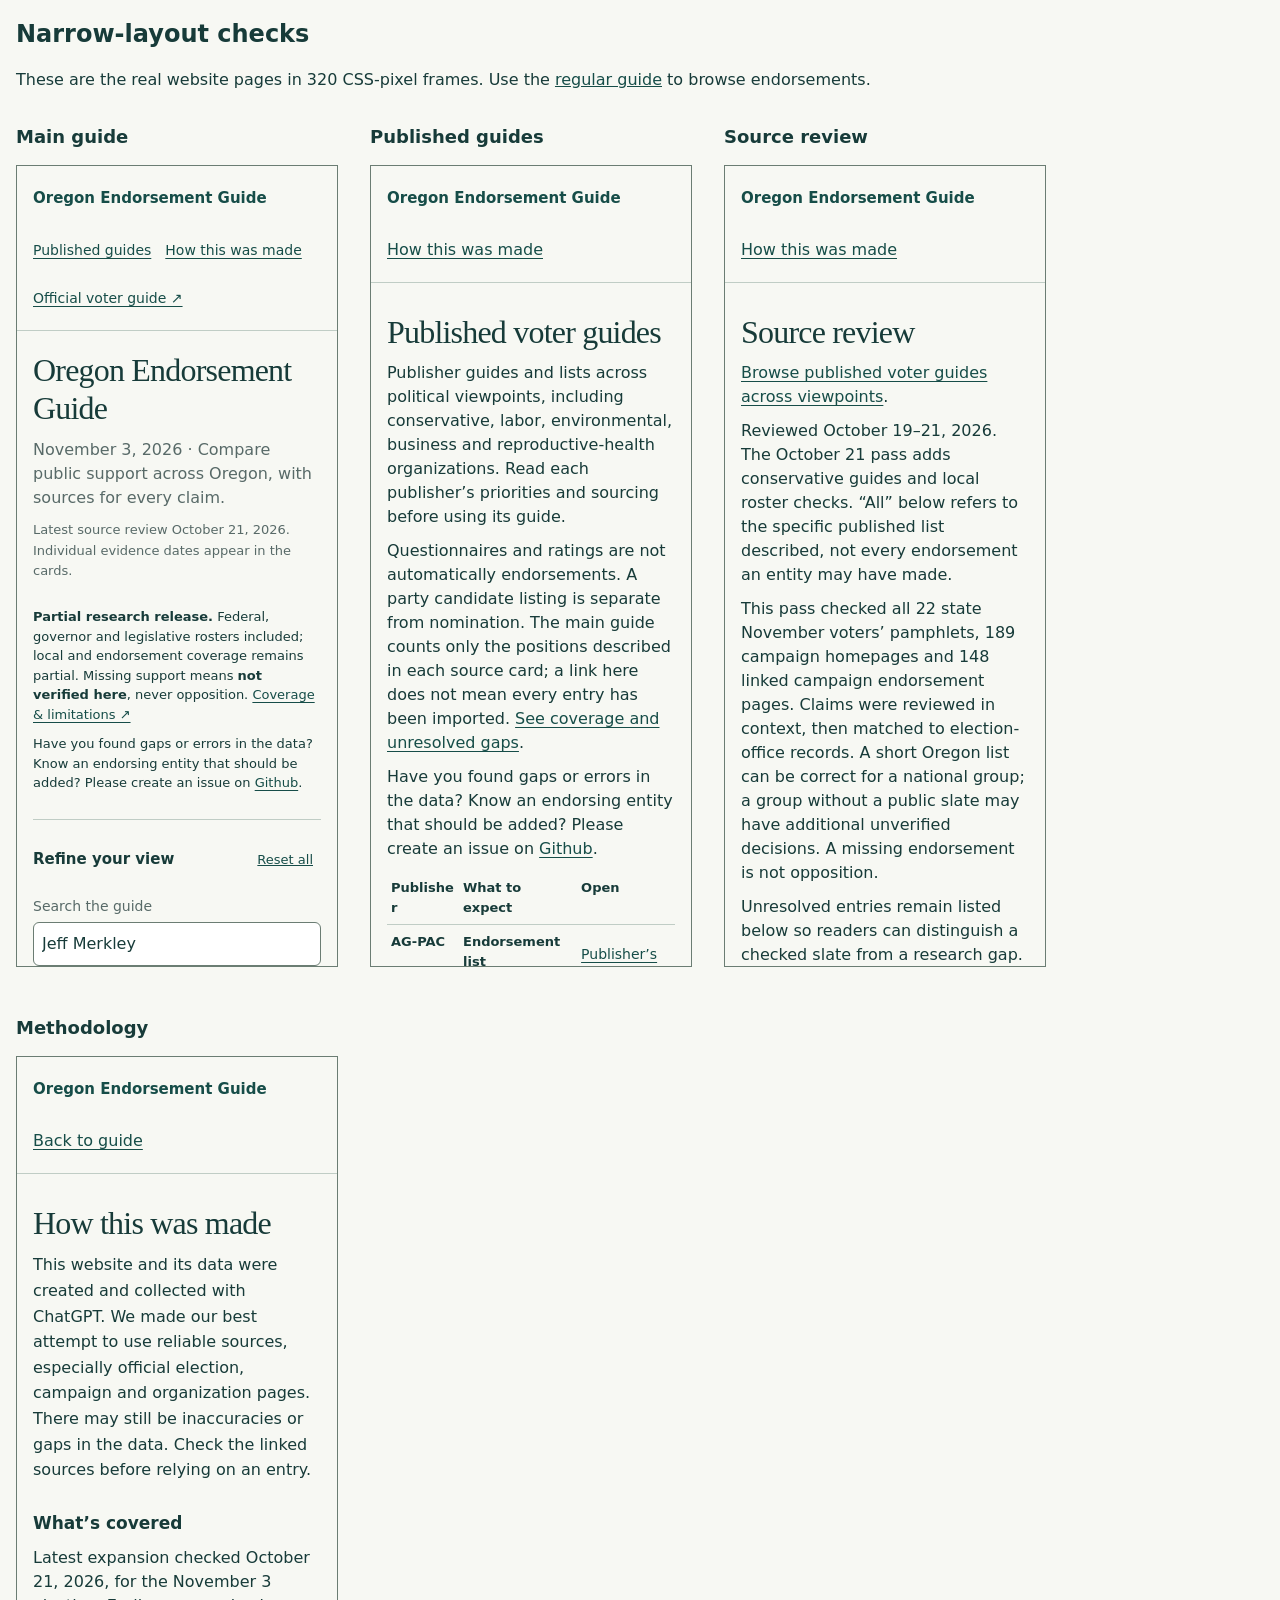
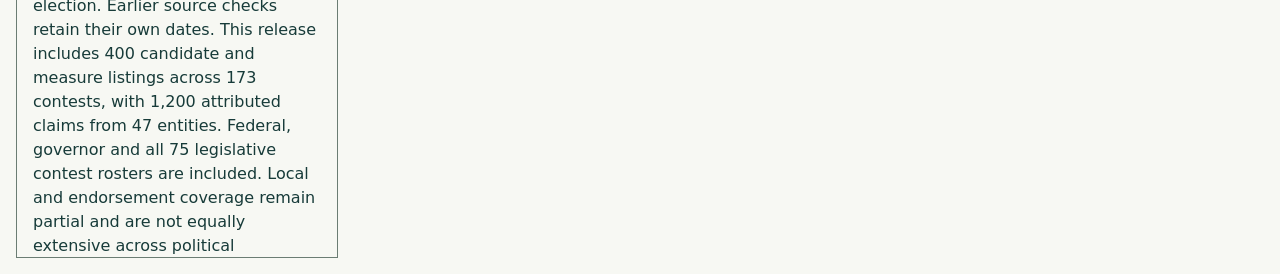
==== accessibility-check.html @ 4f920780 "Keep dialog Tab focus within its boundaries Live keyboard testing found backward Tab could leave the" ====
<!doctype html>
<html lang="en"><head><meta charset="utf-8"><meta name="viewport" content="width=device-width,initial-scale=1"><meta name="robots" content="noindex"><title>Narrow-layout checks · Oregon Endorsement Guide</title>
<style>body{font:100%/1.5 system-ui,sans-serif;margin:1rem;color:#173b39;background:#f7f8f3}a{color:#164d48}.frames{display:flex;gap:2rem;flex-wrap:wrap}.frame{max-width:100%;min-width:0}iframe{display:block;width:320px;max-width:100%;height:800px;border:1px solid #6b7d73}h1{font-size:1.5rem}h2{font-size:1.125rem}</style></head>
<body><main><h1>Narrow-layout checks</h1><p>These are the real website pages in 320 CSS-pixel frames. Use the <a href="index.html">regular guide</a> to browse endorsements.</p><div class="frames">
<section class="frame"><h2>Main guide</h2><iframe id="check-guide" title="Main guide at 320 CSS pixels" src="index.html?search=Jeff+Merkley"></iframe></section>
<section class="frame"><h2>Published guides</h2><iframe id="check-guides" title="Published guides at 320 CSS pixels" src="guides.html"></iframe></section>
<section class="frame"><h2>Source review</h2><iframe id="check-sources" title="Source review at 320 CSS pixels" src="source-audit.html"></iframe></section>
<section class="frame"><h2>Methodology</h2><iframe id="check-method" title="Methodology at 320 CSS pixels" src="methodology.html"></iframe></section>
</div></main></body></html>
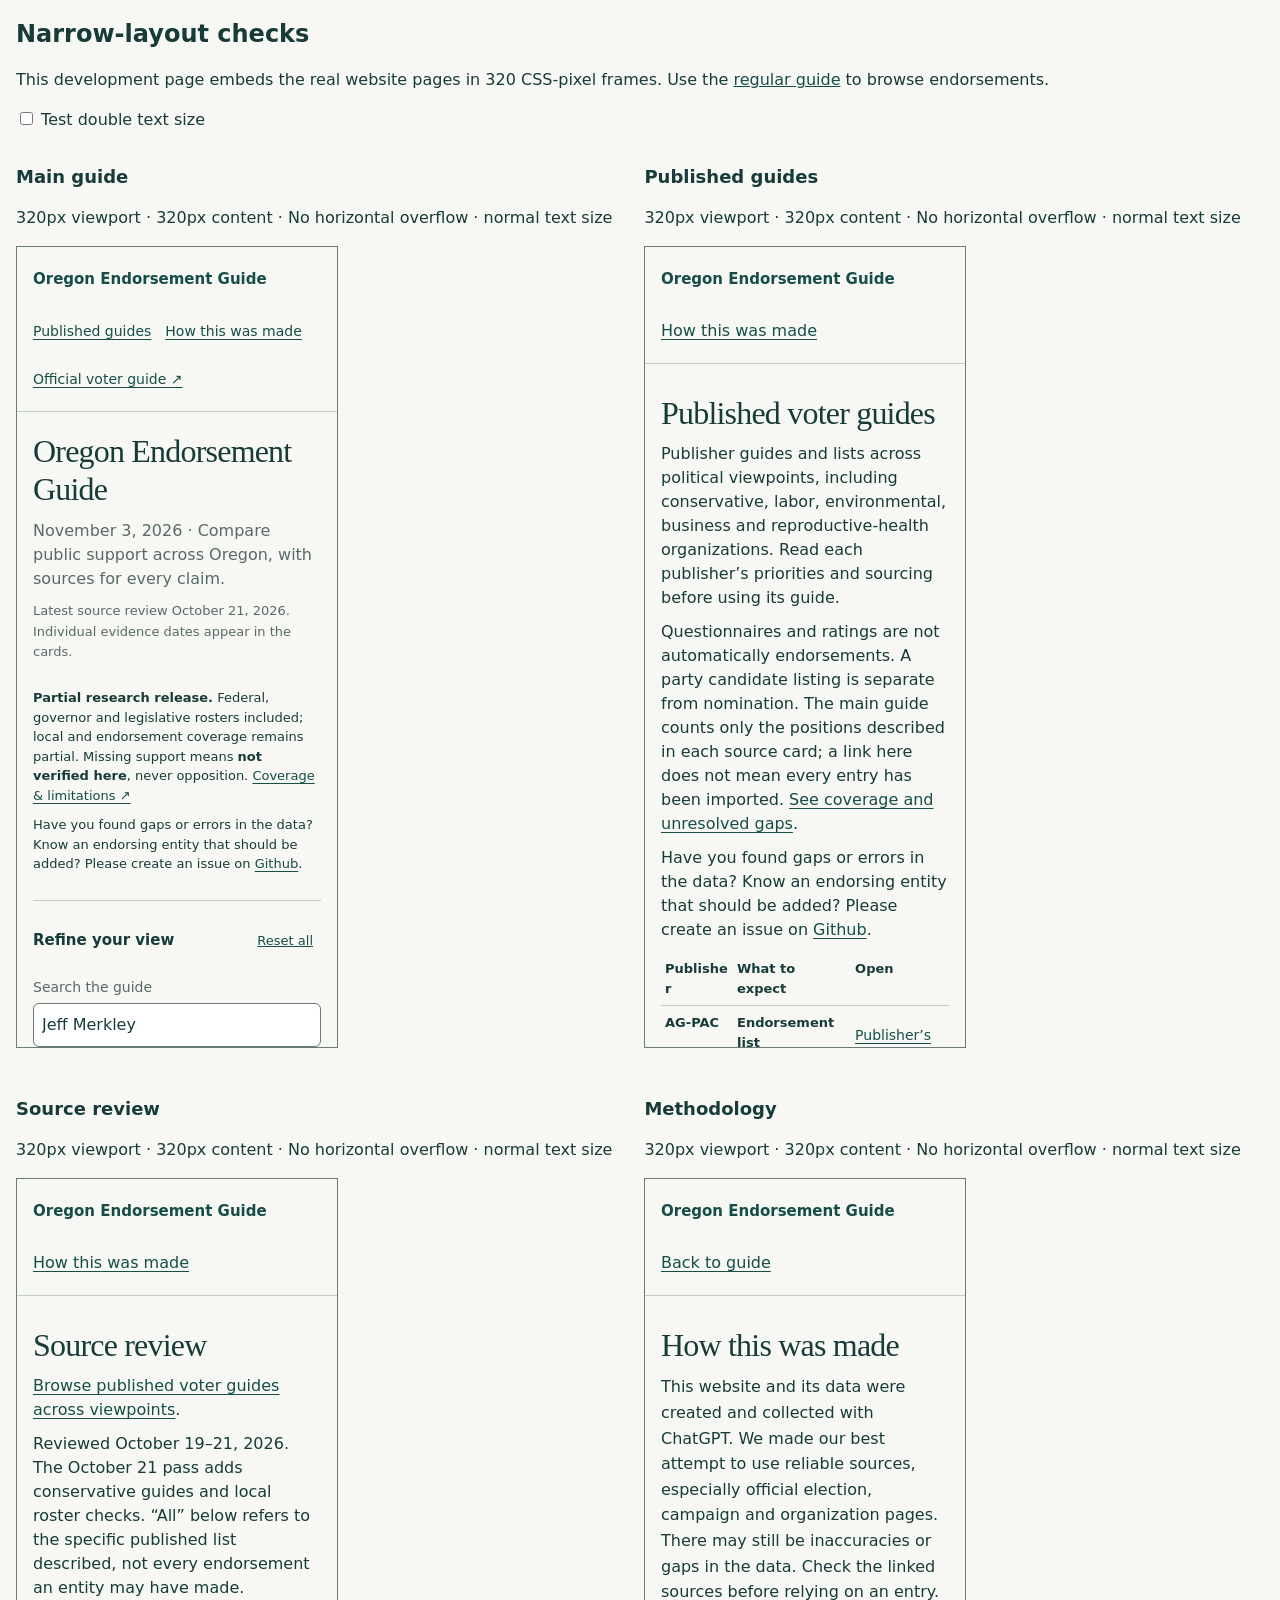
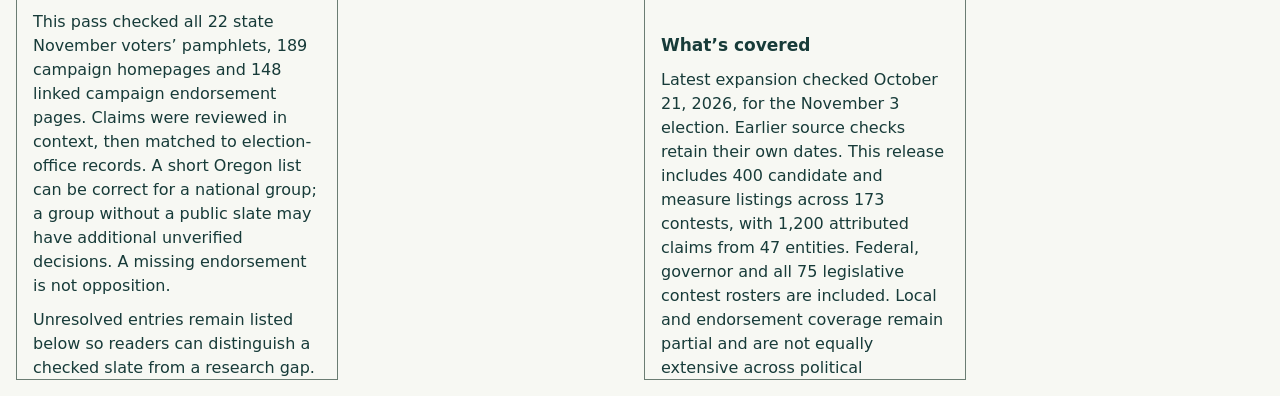
==== commit a1d009e2: "Strengthen narrow-layout and enlarged-text checks Allow long headings and match controls to wrap at " ====
--- a/accessibility-check.html
+++ b/accessibility-check.html
@@ -1,9 +1,22 @@
 <!doctype html>
 <html lang="en"><head><meta charset="utf-8"><meta name="viewport" content="width=device-width,initial-scale=1"><meta name="robots" content="noindex"><title>Narrow-layout checks · Oregon Endorsement Guide</title>
 <style>body{font:100%/1.5 system-ui,sans-serif;margin:1rem;color:#173b39;background:#f7f8f3}a{color:#164d48}.frames{display:flex;gap:2rem;flex-wrap:wrap}.frame{max-width:100%;min-width:0}iframe{display:block;width:320px;max-width:100%;height:800px;border:1px solid #6b7d73}h1{font-size:1.5rem}h2{font-size:1.125rem}</style></head>
-<body><main><h1>Narrow-layout checks</h1><p>These are the real website pages in 320 CSS-pixel frames. Use the <a href="index.html">regular guide</a> to browse endorsements.</p><div class="frames">
-<section class="frame"><h2>Main guide</h2><iframe id="check-guide" title="Main guide at 320 CSS pixels" src="index.html?search=Jeff+Merkley"></iframe></section>
-<section class="frame"><h2>Published guides</h2><iframe id="check-guides" title="Published guides at 320 CSS pixels" src="guides.html"></iframe></section>
-<section class="frame"><h2>Source review</h2><iframe id="check-sources" title="Source review at 320 CSS pixels" src="source-audit.html"></iframe></section>
-<section class="frame"><h2>Methodology</h2><iframe id="check-method" title="Methodology at 320 CSS pixels" src="methodology.html"></iframe></section>
-</div></main></body></html>
+<body><main><h1>Narrow-layout checks</h1><p>This development page embeds the real website pages in 320 CSS-pixel frames. Use the <a href="index.html">regular guide</a> to browse endorsements.</p><p><label><input id="large-text" type="checkbox"> Test double text size</label></p><div class="frames">
+<section class="frame"><h2>Main guide</h2><p id="status-check-guide" role="status">Loading main guide…</p><iframe id="check-guide" title="Main guide at 320 CSS pixels" src="index.html?search=Jeff+Merkley&amp;review=access3"></iframe></section>
+<section class="frame"><h2>Published guides</h2><p id="status-check-guides" role="status">Loading published guides…</p><iframe id="check-guides" title="Published guides at 320 CSS pixels" src="guides.html?review=access3"></iframe></section>
+<section class="frame"><h2>Source review</h2><p id="status-check-sources" role="status">Loading source review…</p><iframe id="check-sources" title="Source review at 320 CSS pixels" src="source-audit.html?review=access3"></iframe></section>
+<section class="frame"><h2>Methodology</h2><p id="status-check-method" role="status">Loading methodology…</p><iframe id="check-method" title="Methodology at 320 CSS pixels" src="methodology.html?review=access3"></iframe></section>
+</div></main><script>
+'use strict';
+const frames=[...document.querySelectorAll('iframe')],large=document.getElementById('large-text');
+function inspect(frame){
+ const doc=frame.contentDocument;if(!doc?.body)return;
+ doc.documentElement.style.fontSize=large.checked?'200%':'';
+ requestAnimationFrame(()=>{
+  const root=doc.documentElement,width=root.clientWidth,content=root.scrollWidth;
+  document.getElementById('status-'+frame.id).textContent=`${width}px viewport · ${content}px content · ${content>width+1?'Horizontal overflow detected':'No horizontal overflow'} · ${large.checked?'double':'normal'} text size`;
+ });
+}
+frames.forEach(frame=>{frame.addEventListener('load',()=>inspect(frame));if(frame.contentDocument?.readyState==='complete')inspect(frame);});
+large.addEventListener('change',()=>frames.forEach(inspect));
+</script></body></html>
